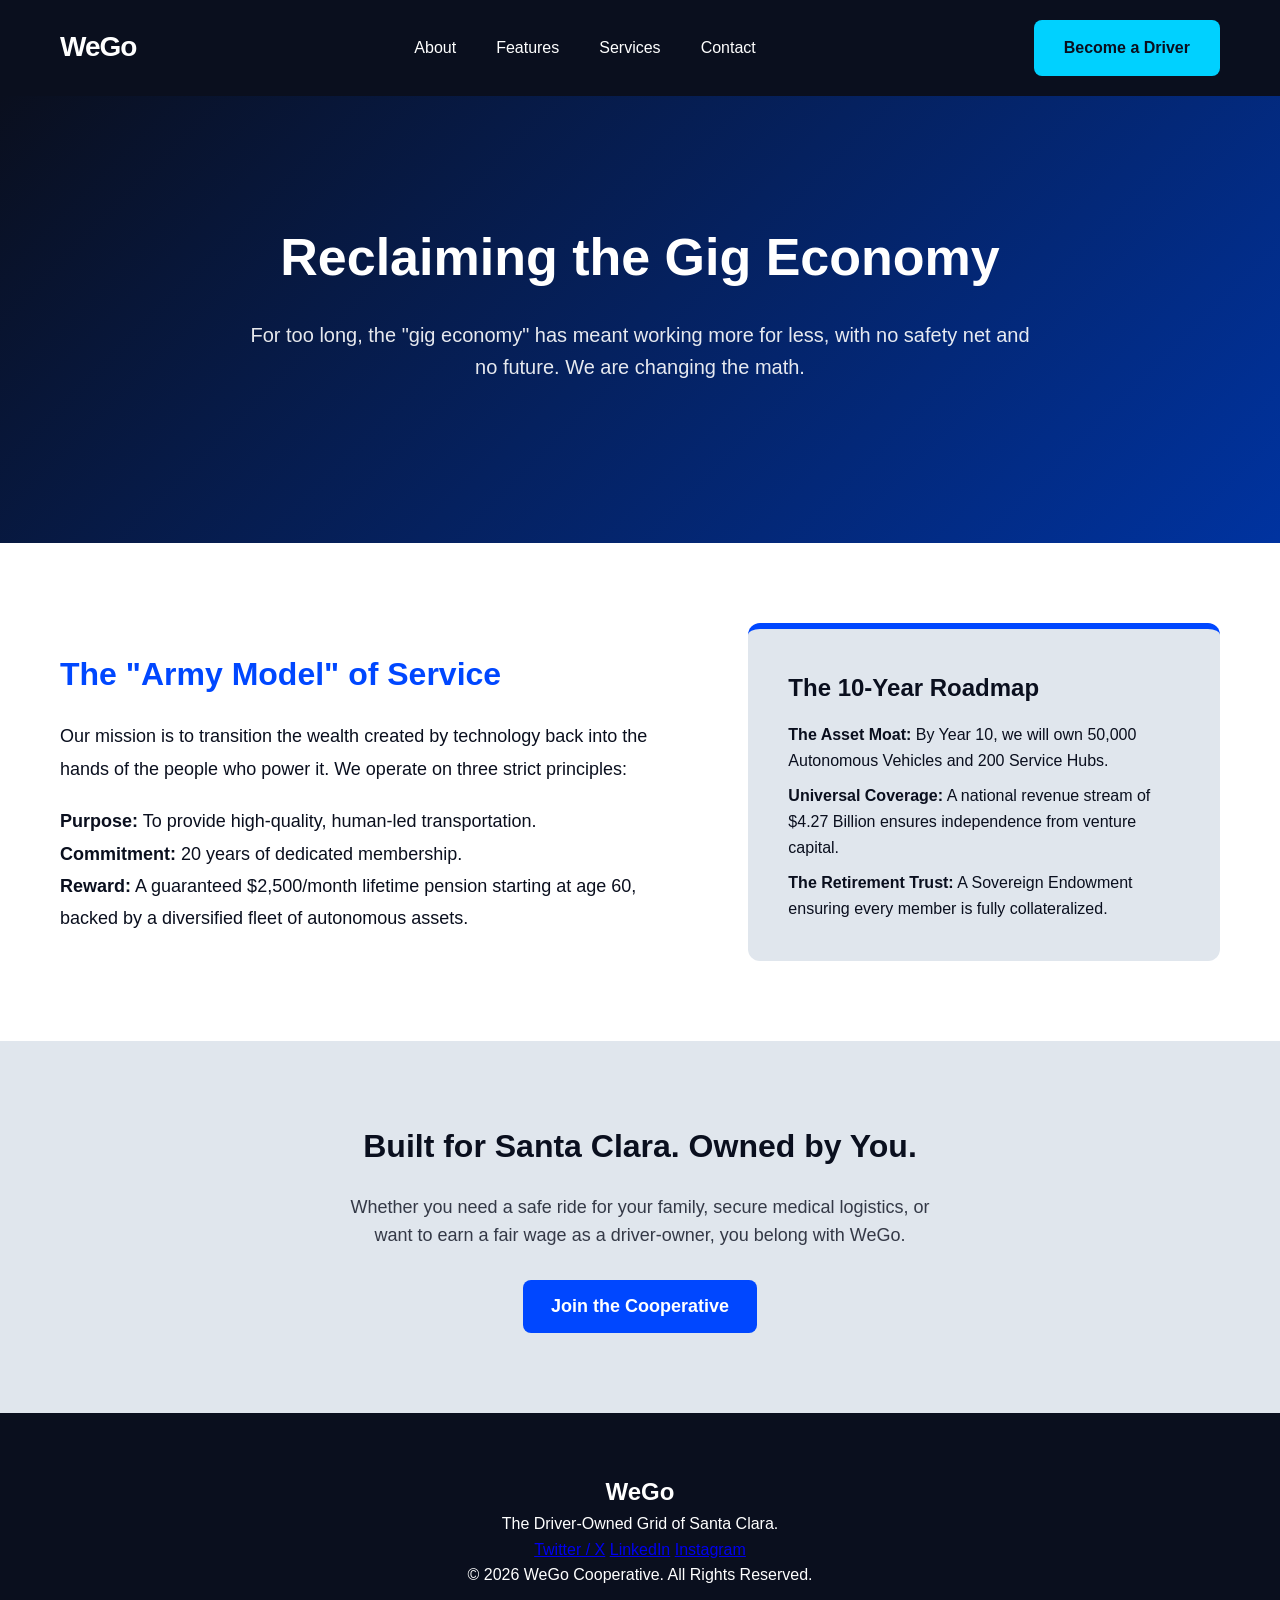
==== about.html @ bcb3e482 "Initial commit: WeGo founational HTML and CSS" ====
<!DOCTYPE html>
<html lang="en">
<head>
    <meta charset="UTF-8">
    <meta name="viewport" content="width=device-width, initial-scale=1.0">
    <title>About WeGo - Our Mission</title>
    <link rel="stylesheet" href="styles.css">
</head>
<body>
    <header>
        <div class="container">
            <h1 class="logo"><a href="index.html">WeGo</a></h1>
            <nav>
                <ul>
                    <li><a href="about.html">About</a></li>
                    <li><a href="features.html">Features</a></li>
                    <li><a href="services.html">Services</a></li>
                    <li><a href="contact.html">Contact</a></li>
                </ul>
            </nav>
            <a href="contact.html" class="cta">Become a Driver</a>
        </div>
    </header>

    <main>
        <section class="hero" style="background: linear-gradient(135deg, var(--dark) 0%, #0033a0 100%);">
            <div class="container hero-content">
                <h2>Reclaiming the Gig Economy</h2>
                <p>For too long, the "gig economy" has meant working more for less, with no safety net and no future. We are changing the math.</p>
            </div>
        </section>

        <section class="founder-story" style="padding: 80px 0; background: var(--white);">
            <div class="container dashboard-grid" style="align-items: center;">
                <div style="grid-column: span 7; padding-right: 40px;">
                    <h3 style="color: var(--primary); font-size: 32px; margin-bottom: 20px;">The "Army Model" of Service</h3>
                    <p style="font-size: 18px; margin-bottom: 20px; line-height: 1.8;">Our mission is to transition the wealth created by technology back into the hands of the people who power it. We operate on three strict principles:</p>
                    <ul style="list-style: none; font-size: 18px; line-height: 1.8;">
                        <li><strong>Purpose:</strong> To provide high-quality, human-led transportation.</li>
                        <li><strong>Commitment:</strong> 20 years of dedicated membership.</li>
                        <li><strong>Reward:</strong> A guaranteed $2,500/month lifetime pension starting at age 60, backed by a diversified fleet of autonomous assets.</li>
                    </ul>
                </div>
                
                <div style="grid-column: span 5; background: #e0e6ed; padding: 40px; border-radius: 12px; border-top: 6px solid var(--primary);">
                    <h3 style="font-size: 24px; margin-bottom: 15px; color: var(--dark);">The 10-Year Roadmap</h3>
                    <p style="margin-bottom: 10px;"><strong>The Asset Moat:</strong> By Year 10, we will own 50,000 Autonomous Vehicles and 200 Service Hubs.</p>
                    <p style="margin-bottom: 10px;"><strong>Universal Coverage:</strong> A national revenue stream of $4.27 Billion ensures independence from venture capital.</p>
                    <p><strong>The Retirement Trust:</strong> A Sovereign Endowment ensuring every member is fully collateralized.</p>
                </div>
            </div>
        </section>

        <section class="community-banner" style="padding: 80px 0; text-align: center; background: #e0e6ed;">
            <div class="container">
                <h3 style="font-size: 32px; color: var(--dark); margin-bottom: 20px;">Built for Santa Clara. Owned by You.</h3>
                <p style="font-size: 18px; max-width: 600px; margin: 0 auto 30px; opacity: 0.8;">Whether you need a safe ride for your family, secure medical logistics, or want to earn a fair wage as a driver-owner, you belong with WeGo.</p>
                <div class="hero-ctas">
                    <a href="contact.html" class="cta" style="background: var(--primary); color: var(--white); border: none;">Join the Cooperative</a>
                </div>
            </div>
        </section>
    </main>

    <footer>
        <div class="container footer-content">
            <div class="footer-logo">
                <h2>WeGo</h2>
                <p>The Driver-Owned Grid of Santa Clara.</p>
            </div>
            <div class="social-links">
                <a href="https://x.com/">Twitter / X</a>
                <a href="https://www.linkedin.com/">LinkedIn</a>
                <a href="https://www.instagram.com/">Instagram</a>
            </div>
        </div>
        <div class="footer-bottom">
            <p>&copy; 2026 WeGo Cooperative. All Rights Reserved.</p>
        </div>
    </footer>
</body>
</html>
---- styles.css ----
/* =========================================
   1. VARIABLES & BASE SETUP
   ========================================= */
:root {
    --primary: #0047FF; 
    --secondary: #00D1FF; 
    --dark: #0A0F1E; 
    --light: #F4F7FA;
    --white: #FFFFFF;
}

* { margin: 0; padding: 0; box-sizing: border-box; font-family: 'Inter', sans-serif; }
body { background: var(--light); color: var(--dark); line-height: 1.6; }
.container { max-width: 1200px; margin: 0 auto; padding: 0 20px; }

/* =========================================
   2. HEADER & NAVIGATION
   ========================================= */
header { background: var(--dark); padding: 20px 0; position: sticky; top: 0; z-index: 100; }
header .container { display: flex; justify-content: space-between; align-items: center; }
.logo { color: var(--white); font-size: 28px; font-weight: 800; letter-spacing: -1px; }
.logo a { color: var(--white); text-decoration: none; }
nav ul { display: flex; list-style: none; }
nav ul li a { color: var(--white); text-decoration: none; margin: 0 20px; font-weight: 500; transition: 0.3s; }
nav ul li a:hover { color: var(--secondary); }

/* =========================================
   3. HERO SECTIONS 
   ========================================= */
.hero { background: linear-gradient(135deg, var(--dark) 0%, var(--primary) 100%); color: var(--white); padding: 120px 0; text-align: center; }
.hero h2 { font-size: 52px; margin-bottom: 20px; font-weight: 800; }
.hero p { font-size: 20px; max-width: 800px; margin: 0 auto 40px; opacity: 0.9; line-height: 1.6; }

/* =========================================
   4. BUTTONS & LINKS
   ========================================= */
.cta { background: var(--secondary); color: var(--dark); padding: 15px 30px; border-radius: 8px; text-decoration: none; font-weight: 700; transition: 0.3s ease; display: inline-block; border: none; cursor: pointer; }
.cta:hover { transform: translateY(-3px); box-shadow: 0 10px 20px rgba(0,209,255,0.3); }

.hero-ctas { margin-top: 20px; }
.hero-ctas a { color: var(--white); text-decoration: none; font-weight: 700; font-size: 18px; margin: 0 10px; padding: 12px 28px; border: 2px solid var(--white); border-radius: 8px; transition: 0.3s ease; display: inline-block; }
.hero-ctas a:hover { background: var(--white); color: var(--primary); transform: translateY(-3px); box-shadow: 0 10px 20px rgba(255, 255, 255, 0.2); }

/* =========================================
   5. GRIDS & CARDS (FUN FACTS & FEATURES)
   ========================================= */
.feature-grid { display: grid; grid-template-columns: repeat(auto-fit, minmax(250px, 1fr)); gap: 30px; }
.feature-card { background: var(--light); padding: 40px; border-radius: 12px; box-shadow: 0 4px 6px rgba(0,0,0,0.05); transition: 0.3s ease; border-top: 4px solid var(--primary); }
.feature-card:hover { transform: translateY(-10px); }
.feature-card h3 { color: var(--dark); margin-bottom: 15px; font-size: 26px; font-weight: 800; }
.feature-card p { font-size: 16px; opacity: 0.8; }

.dashboard-grid { display: grid; grid-template-columns: repeat(12, 1fr); gap: 20px; }

/* =========================================
   6. SERVICES LAYOUT
   ========================================= */
.service-row { display: grid; grid-template-columns: 1fr 1fr; gap: 50px; align-items: start; margin-bottom: 40px; }
.service-text h3 { font-size: 28px; color: var(--primary); margin-bottom: 15px; }
.service-text p { font-size: 18px; line-height: 1.6; }

/* =========================================
   7. FOOTER (Placeholders for your existing setup)
   ========================================= */
footer { background: var(--dark); color: var(--white); padding: 60px 0 20px; text-align: center; }
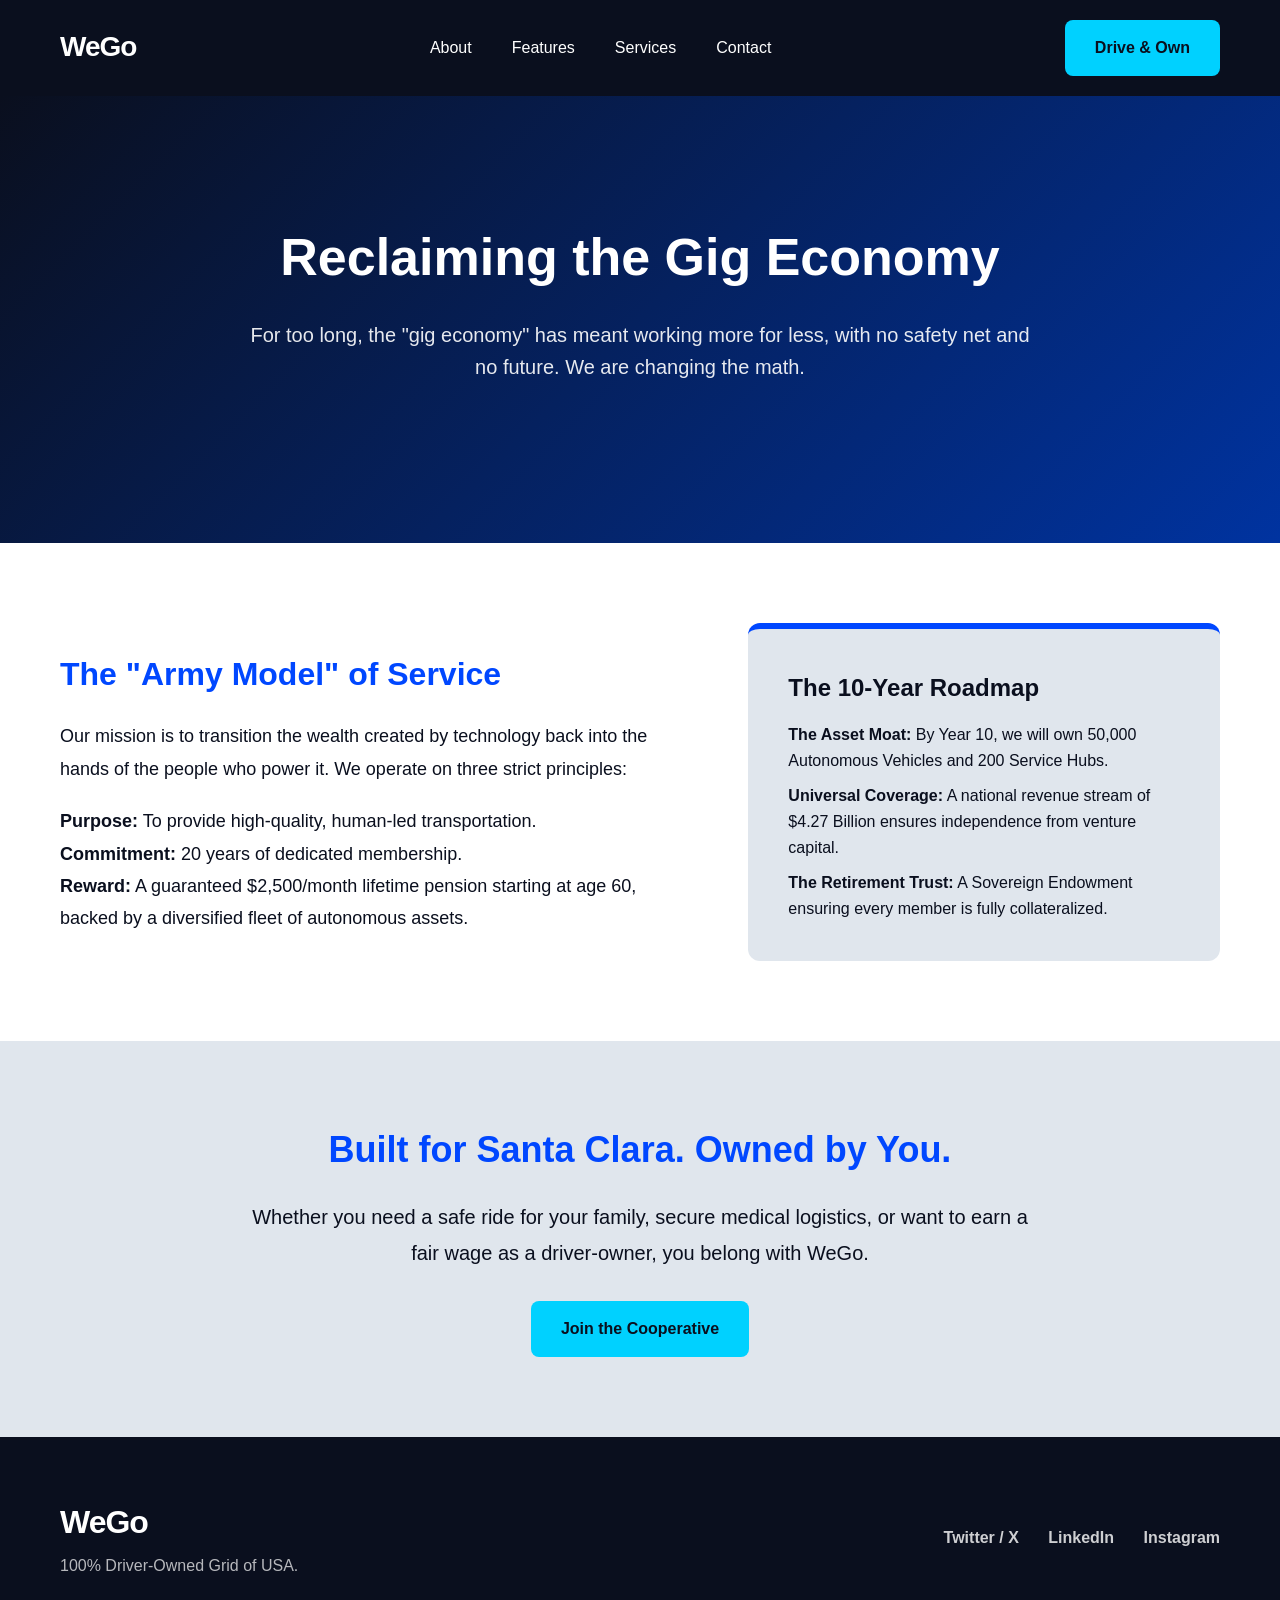
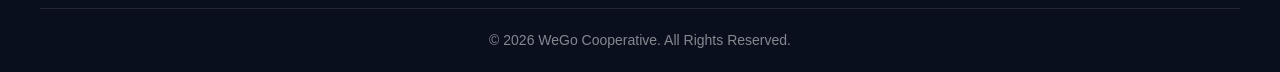
==== commit 51511828: "Added final master CSS" ====
--- a/about.html
+++ b/about.html
@@ -18,7 +18,7 @@
                     <li><a href="contact.html">Contact</a></li>
                 </ul>
             </nav>
-            <a href="contact.html" class="cta">Become a Driver</a>
+            <a href="contact.html" class="cta">Drive & Own</a>
         </div>
     </header>
 
@@ -51,13 +51,11 @@
             </div>
         </section>
 
-        <section class="community-banner" style="padding: 80px 0; text-align: center; background: #e0e6ed;">
+        <section class="cta-banner" style="background: #e0e6ed; color: var(--dark); padding: 80px 0; text-align: center;">
             <div class="container">
-                <h3 style="font-size: 32px; color: var(--dark); margin-bottom: 20px;">Built for Santa Clara. Owned by You.</h3>
-                <p style="font-size: 18px; max-width: 600px; margin: 0 auto 30px; opacity: 0.8;">Whether you need a safe ride for your family, secure medical logistics, or want to earn a fair wage as a driver-owner, you belong with WeGo.</p>
-                <div class="hero-ctas">
-                    <a href="contact.html" class="cta" style="background: var(--primary); color: var(--white); border: none;">Join the Cooperative</a>
-                </div>
+                <h2 style="font-size: 36px; margin-bottom: 20px; color: var(--primary);">Built for Santa Clara. Owned by You.</h2>
+                <p style="font-size: 20px; max-width: 800px; margin: 0 auto 30px; line-height: 1.8;">Whether you need a safe ride for your family, secure medical logistics, or want to earn a fair wage as a driver-owner, you belong with WeGo.</p>
+                <a href="contact.html" class="cta">Join the Cooperative</a>
             </div>
         </section>
     </main>
@@ -66,7 +64,7 @@
         <div class="container footer-content">
             <div class="footer-logo">
                 <h2>WeGo</h2>
-                <p>The Driver-Owned Grid of Santa Clara.</p>
+                <p>100% Driver-Owned Grid of USA.</p>
             </div>
             <div class="social-links">
                 <a href="https://x.com/">Twitter / X</a>
--- a/styles.css
+++ b/styles.css
@@ -42,24 +42,85 @@
 .hero-ctas a:hover { background: var(--white); color: var(--primary); transform: translateY(-3px); box-shadow: 0 10px 20px rgba(255, 255, 255, 0.2); }
 
 /* =========================================
-   5. GRIDS & CARDS (FUN FACTS & FEATURES)
+   5. FEATURE CARDS & GRIDS
    ========================================= */
-.feature-grid { display: grid; grid-template-columns: repeat(auto-fit, minmax(250px, 1fr)); gap: 30px; }
+.feature-grid { display: grid; grid-template-columns: repeat(auto-fit, minmax(250px, 1fr)); gap: 30px; padding: 40px 0;}
 .feature-card { background: var(--light); padding: 40px; border-radius: 12px; box-shadow: 0 4px 6px rgba(0,0,0,0.05); transition: 0.3s ease; border-top: 4px solid var(--primary); }
 .feature-card:hover { transform: translateY(-10px); }
 .feature-card h3 { color: var(--dark); margin-bottom: 15px; font-size: 26px; font-weight: 800; }
 .feature-card p { font-size: 16px; opacity: 0.8; }
 
 .dashboard-grid { display: grid; grid-template-columns: repeat(12, 1fr); gap: 20px; }
+.stats-panel { background: var(--white); padding: 25px; border-radius: 12px; box-shadow: 0 10px 30px rgba(0,0,0,0.05); }
 
 /* =========================================
-   6. SERVICES LAYOUT
+   6. SERVICES LAYOUT (Home & Services Page)
    ========================================= */
+.service-list { display: grid; grid-template-columns: repeat(auto-fit, minmax(300px, 1fr)); gap: 30px; padding: 40px 0; }
+.service-item { background: var(--white); padding: 35px; border-radius: 12px; border-left: 6px solid var(--primary); box-shadow: 0 4px 10px rgba(0,0,0,0.03); transition: 0.3s ease; }
+.service-item:hover { transform: translateY(-5px); box-shadow: 0 10px 25px rgba(0, 71, 255, 0.1); }
+.service-item h3 { color: var(--dark); font-size: 22px; margin-bottom: 12px; }
+.service-item p { font-size: 16px; opacity: 0.8; }
+
 .service-row { display: grid; grid-template-columns: 1fr 1fr; gap: 50px; align-items: start; margin-bottom: 40px; }
+.service-row.reverse-row { direction: rtl; }
+.service-row.reverse-row .service-text { direction: ltr; }
 .service-text h3 { font-size: 28px; color: var(--primary); margin-bottom: 15px; }
 .service-text p { font-size: 18px; line-height: 1.6; }
+.service-text ul { list-style: none; padding: 0; }
+.service-text ul li { font-size: 16px; margin-bottom: 12px; padding-left: 30px; position: relative; }
+.service-text ul li::before { content: '✓'; color: var(--primary); position: absolute; left: 0; font-weight: bold; font-size: 18px; }
+
+.service-graphic { background: #e0e6ed; height: 400px; border-radius: 12px; border: 2px solid var(--primary); display: flex; align-items: center; justify-content: center; color: var(--dark); font-weight: 700; opacity: 0.8; box-shadow: 0 10px 30px rgba(0,0,0,0.05); }
 
 /* =========================================
-   7. FOOTER (Placeholders for your existing setup)
+   7. CONTACT FORM
    ========================================= */
-footer { background: var(--dark); color: var(--white); padding: 60px 0 20px; text-align: center; }+.contact-form { display: flex; flex-direction: column; gap: 20px; }
+.form-row { display: grid; grid-template-columns: 1fr 1fr; gap: 20px; }
+.contact-form input, .contact-form select, .contact-form textarea { width: 100%; padding: 15px; border: 1px solid #ccc; border-radius: 8px; font-size: 16px; background: #f9fbfd; transition: 0.3s; }
+.contact-form input:focus, .contact-form select:focus, .contact-form textarea:focus { outline: none; border-color: var(--primary); box-shadow: 0 0 0 3px rgba(0, 71, 255, 0.1); }
+.contact-form textarea { resize: vertical; }
+.submit-btn { width: 100%; }
+
+/* =========================================
+   8. RICH FOOTER
+   ========================================= */
+footer { background: var(--dark); color: var(--white); padding: 60px 0 20px; }
+.footer-content { display: flex; justify-content: space-between; align-items: center; border-bottom: 1px solid rgba(255, 255, 255, 0.1); padding-bottom: 30px; margin-bottom: 20px; flex-wrap: wrap; gap: 20px; }
+.footer-logo h2 { font-size: 32px; font-weight: 800; letter-spacing: -1px; color: var(--white); margin-bottom: 5px; }
+.footer-logo p { opacity: 0.7; font-size: 16px; }
+.social-links a { color: var(--white); text-decoration: none; margin-left: 25px; font-weight: 600; transition: 0.3s; opacity: 0.8; }
+.social-links a:hover { color: var(--secondary); opacity: 1; }
+.footer-bottom { text-align: center; opacity: 0.5; font-size: 14px; }
+
+/* =========================================
+   9. MOBILE RESPONSIVENESS (The Final Polish)
+   ========================================= */
+@media (max-width: 768px) {
+    /* Stack the hero text and buttons so they don't look squashed */
+    .hero-ctas a { margin-bottom: 15px !important; }
+    .hero h2 { font-size: 32px; }
+    .hero p { font-size: 16px; }
+
+    /* Force grids to stack vertically */
+    .dashboard-grid, .service-row { display: flex !important; flex-direction: column !important; gap: 30px; }
+
+    /* Target ALL divs inside grids to take full width and remove padding */
+    .dashboard-grid > div, .service-row > div { width: 100% !important; grid-column: span 12 !important; padding-right: 0 !important; padding-left: 0 !important; }
+
+    /* Nav Fix */
+    header .container { flex-direction: column; gap: 15px; }
+    nav ul { flex-wrap: wrap; justify-content: center; }
+    nav ul li a { margin: 0 10px; font-size: 14px; }
+
+    /* Form Fix */
+    .contact-form { display: flex !important; flex-direction: column !important; width: 100% !important; }
+    .form-row { display: flex !important; flex-direction: column !important; gap: 20px !important; }
+    .contact-form input, .contact-form select, .contact-form textarea { width: 100% !important; max-width: 100% !important; box-sizing: border-box !important; padding: 15px !important; font-size: 16px !important; }
+    .submit-btn { width: 100% !important; padding: 18px !important; font-size: 18px !important; }
+
+    /* Footer Fix */
+    .footer-content { flex-direction: column; text-align: center; }
+    .social-links a { margin: 0 10px; }
+}
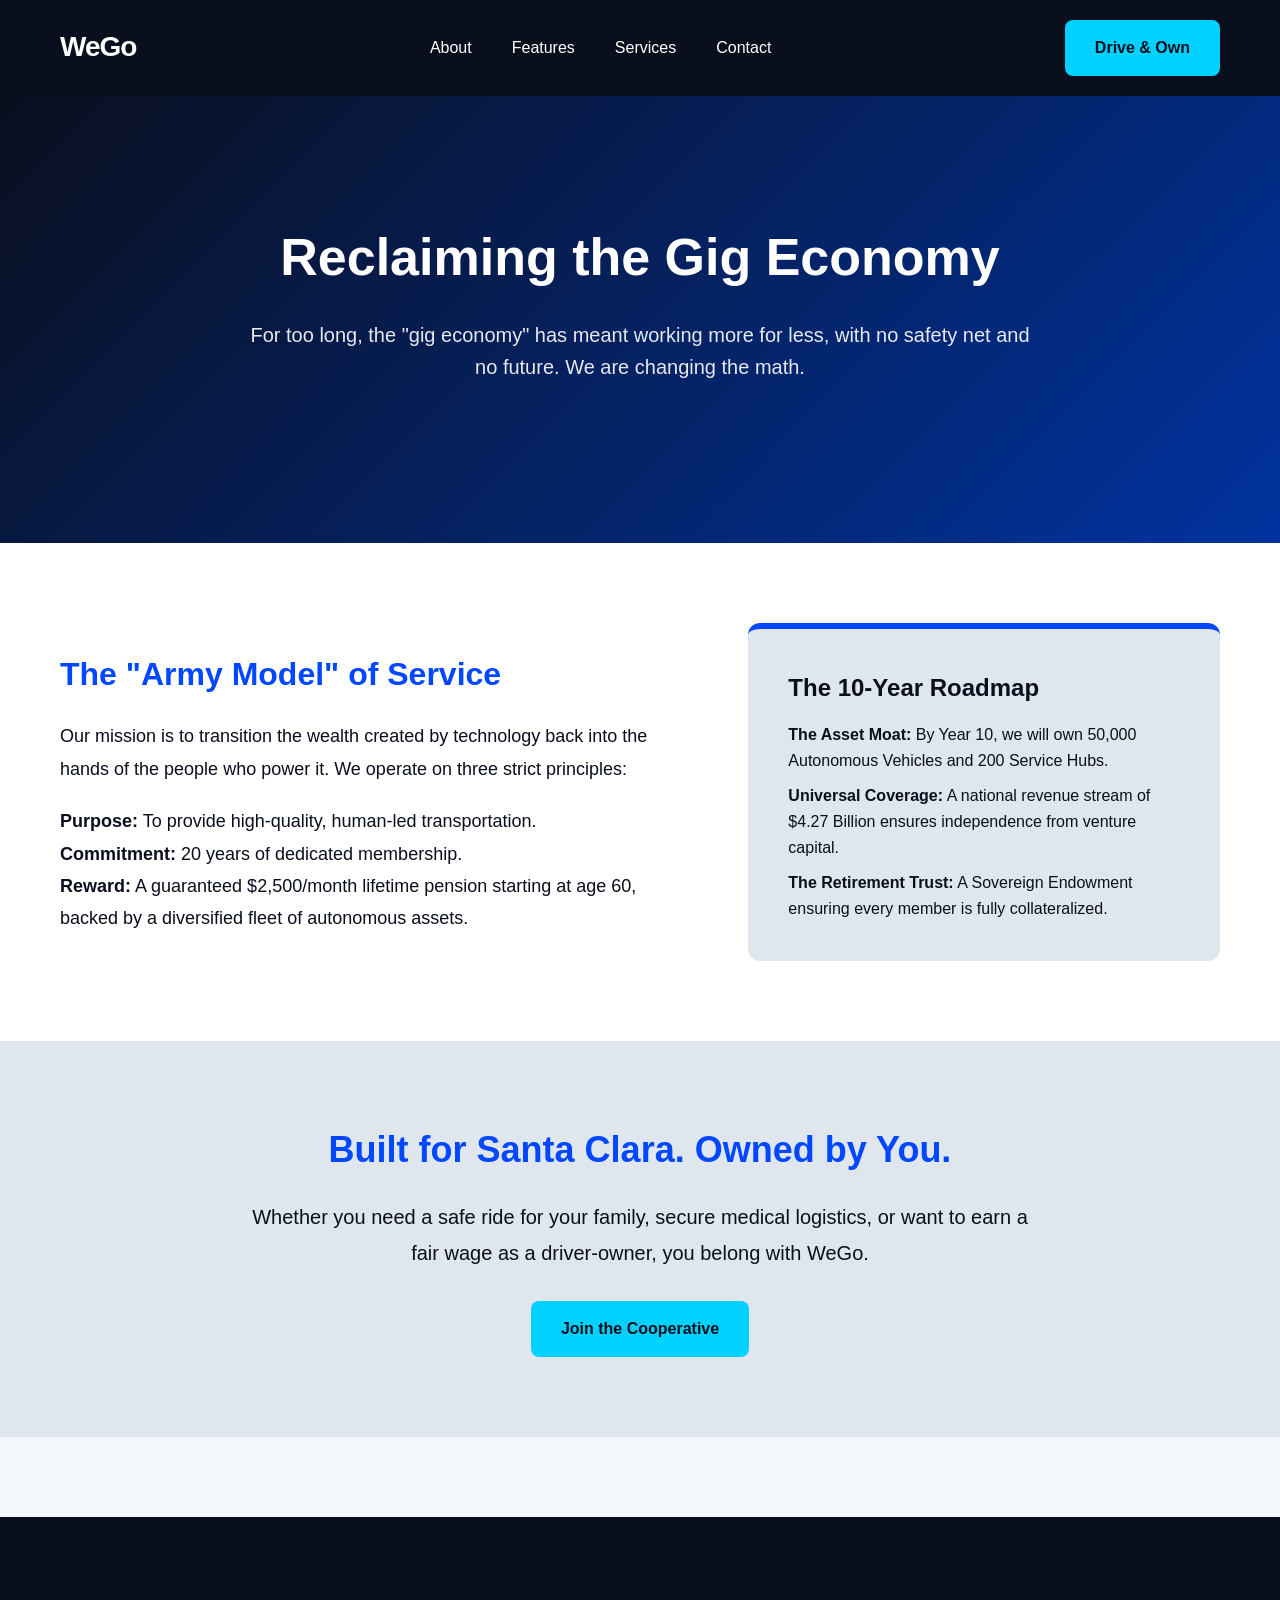
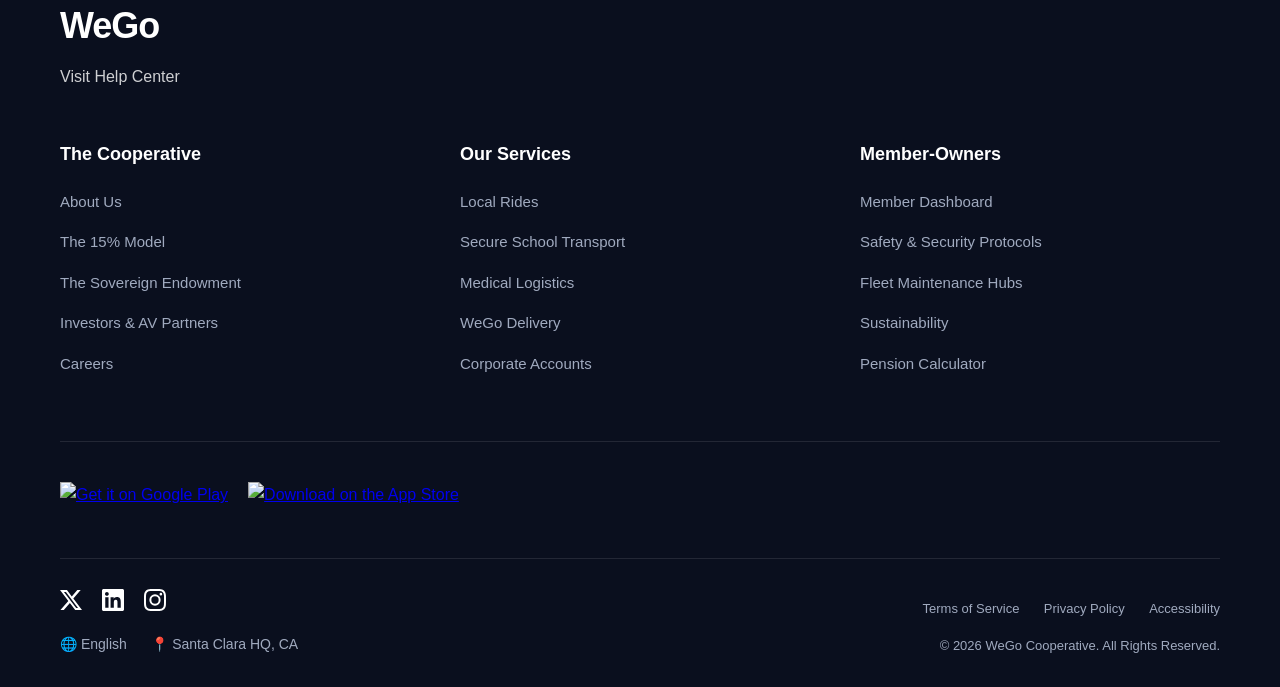
==== commit f9234e6b: "Added secure blank targets to app links and logo" ====
--- a/about.html
+++ b/about.html
@@ -60,20 +60,83 @@
         </section>
     </main>
 
-    <footer>
-        <div class="container footer-content">
-            <div class="footer-logo">
+    <footer class="mega-footer">
+        <div class="container">
+            <div class="footer-brand">
                 <h2>WeGo</h2>
-                <p>100% Driver-Owned Grid of USA.</p>
+                <a href="contact.html" class="help-link">Visit Help Center</a>
             </div>
-            <div class="social-links">
-                <a href="https://x.com/">Twitter / X</a>
-                <a href="https://www.linkedin.com/">LinkedIn</a>
-                <a href="https://www.instagram.com/">Instagram</a>
+
+            <div class="footer-grid">
+                <div class="footer-col">
+                    <h4>The Cooperative</h4>
+                    <ul>
+                        <li><a href="about.html">About Us</a></li>
+                        <li><a href="features.html">The 15% Model</a></li>
+                        <li><a href="#">The Sovereign Endowment</a></li>
+                        <li><a href="#">Investors & AV Partners</a></li>
+                        <li><a href="contact.html">Careers</a></li>
+                    </ul>
+                </div>
+                
+                <div class="footer-col">
+                    <h4>Our Services</h4>
+                    <ul>
+                        <li><a href="services.html">Local Rides</a></li>
+                        <li><a href="services.html">Secure School Transport</a></li>
+                        <li><a href="services.html">Medical Logistics</a></li>
+                        <li><a href="#">WeGo Delivery</a></li>
+                        <li><a href="#">Corporate Accounts</a></li>
+                    </ul>
+                </div>
+
+                <div class="footer-col">
+                    <h4>Member-Owners</h4>
+                    <ul>
+                        <li><a href="#">Member Dashboard</a></li>
+                        <li><a href="#">Safety & Security Protocols</a></li>
+                        <li><a href="#">Fleet Maintenance Hubs</a></li>
+                        <li><a href="#">Sustainability</a></li>
+                        <li><a href="features.html">Pension Calculator</a></li>
+                    </ul>
+                </div>
             </div>
-        </div>
-        <div class="footer-bottom">
-            <p>&copy; 2026 WeGo Cooperative. All Rights Reserved.</p>
+
+            <div class="footer-apps">
+                <a href="https://play.google.com/store/" target="_blank" rel="noopener noreferrer" class="store-badge">
+                    <img src="https://upload.wikimedia.org/wikipedia/commons/7/78/Google_Play_Store_badge_EN.svg" alt="Get it on Google Play">
+                </a>
+                <a href="https://www.apple.com/store" target="_blank" rel="noopener noreferrer" class="store-badge">
+                    <img src="https://upload.wikimedia.org/wikipedia/commons/3/3c/Download_on_the_App_Store_Badge.svg" alt="Download on the App Store">
+                </a>
+            </div>
+
+            <div class="footer-meta">
+                <div class="meta-left">
+                    <div class="social-icons">
+                        <a href="https://x.com/" target="_blank" aria-label="X (Twitter)">
+                            <svg viewBox="0 0 24 24" width="22" height="22" fill="currentColor"><path d="M18.901 1.153h3.68l-8.04 9.19L24 22.846h-7.406l-5.8-7.584-6.638 7.584H.474l8.6-9.83L0 1.154h7.594l5.243 6.932ZM17.61 20.644h2.039L6.486 3.24H4.298Z"/></svg>
+                        </a>
+                        <a href="https://www.linkedin.com/" target="_blank" aria-label="LinkedIn">
+                            <svg viewBox="0 0 24 24" width="22" height="22" fill="currentColor"><path d="M20.447 20.452h-3.554v-5.569c0-1.328-.027-3.037-1.852-3.037-1.853 0-2.136 1.445-2.136 2.939v5.667H9.351V9h3.414v1.561h.046c.477-.9 1.637-1.85 3.37-1.85 3.601 0 4.267 2.37 4.267 5.455v6.286zM5.337 7.433c-1.144 0-2.063-.926-2.063-2.065 0-1.138.92-2.063 2.063-2.063 1.14 0 2.064.925 2.064 2.063 0 1.139-.925 2.065-2.064 2.065zm1.782 13.019H3.555V9h3.564v11.452zM22.225 0H1.771C.792 0 0 .774 0 1.729v20.542C0 23.227.792 24 1.771 24h20.451C23.2 24 24 23.227 24 22.271V1.729C24 .774 23.2 0 22.222 0h.003z"/></svg>
+                        </a>
+                        <a href="https://www.instagram.com/" target="_blank" aria-label="Instagram">
+                            <svg viewBox="0 0 24 24" width="22" height="22" fill="currentColor"><path d="M12 2.163c3.204 0 3.584.012 4.85.07 3.252.148 4.771 1.691 4.919 4.919.058 1.265.069 1.645.069 4.849 0 3.205-.012 3.584-.069 4.849-.149 3.225-1.664 4.771-4.919 4.919-1.266.058-1.644.07-4.85.07-3.204 0-3.584-.012-4.849-.07-3.26-.149-4.771-1.699-4.919-4.92-.058-1.265-.07-1.644-.07-4.849 0-3.204.013-3.583.07-4.849.149-3.227 1.664-4.771 4.919-4.919 1.266-.057 1.645-.069 4.849-.069zM12 0C8.741 0 8.333.014 7.053.072 2.695.272.273 2.69.073 7.052.014 8.333 0 8.741 0 12c0 3.259.014 3.668.072 4.948.2 4.358 2.618 6.78 6.98 6.98C8.333 23.986 8.741 24 12 24c3.259 0 3.668-.014 4.948-.072 4.354-.2 6.782-2.618 6.979-6.98.059-1.28.073-1.689.073-4.948 0-3.259-.014-3.667-.072-4.947-.196-4.354-2.617-6.78-6.979-6.98C15.668.014 15.259 0 12 0zm0 5.838a6.162 6.162 0 100 12.324 6.162 6.162 0 000-12.324zM12 16a4 4 0 110-8 4 4 0 010 8zm6.406-11.845a1.44 1.44 0 100 2.881 1.44 1.44 0 000-2.881z"/></svg>
+                        </a>
+                    </div>
+                    <div class="locale-info">
+                        <span>🌐 English</span>
+                        <span>📍 Santa Clara HQ, CA</span>
+                    </div>
+                </div>
+                
+                <div class="meta-right">
+                    <a href="#">Terms of Service</a>
+                    <a href="#">Privacy Policy</a>
+                    <a href="#">Accessibility</a>
+                    <p class="copyright">&copy; 2026 WeGo Cooperative. All Rights Reserved.</p>
+                </div>
+            </div>
         </div>
     </footer>
 </body>
--- a/styles.css
+++ b/styles.css
@@ -54,7 +54,7 @@
 .stats-panel { background: var(--white); padding: 25px; border-radius: 12px; box-shadow: 0 10px 30px rgba(0,0,0,0.05); }
 
 /* =========================================
-   6. SERVICES LAYOUT (Home & Services Page)
+   6. SERVICES LAYOUT
    ========================================= */
 .service-list { display: grid; grid-template-columns: repeat(auto-fit, minmax(300px, 1fr)); gap: 30px; padding: 40px 0; }
 .service-item { background: var(--white); padding: 35px; border-radius: 12px; border-left: 6px solid var(--primary); box-shadow: 0 4px 10px rgba(0,0,0,0.03); transition: 0.3s ease; }
@@ -84,43 +84,95 @@
 .submit-btn { width: 100%; }
 
 /* =========================================
-   8. RICH FOOTER
+   8. MEGA FOOTER
    ========================================= */
-footer { background: var(--dark); color: var(--white); padding: 60px 0 20px; }
-.footer-content { display: flex; justify-content: space-between; align-items: center; border-bottom: 1px solid rgba(255, 255, 255, 0.1); padding-bottom: 30px; margin-bottom: 20px; flex-wrap: wrap; gap: 20px; }
-.footer-logo h2 { font-size: 32px; font-weight: 800; letter-spacing: -1px; color: var(--white); margin-bottom: 5px; }
-.footer-logo p { opacity: 0.7; font-size: 16px; }
-.social-links a { color: var(--white); text-decoration: none; margin-left: 25px; font-weight: 600; transition: 0.3s; opacity: 0.8; }
-.social-links a:hover { color: var(--secondary); opacity: 1; }
-.footer-bottom { text-align: center; opacity: 0.5; font-size: 14px; }
+.mega-footer { background: var(--dark); color: var(--white); padding: 80px 0 30px; margin-top: 80px; }
+.footer-brand { margin-bottom: 50px; }
+.footer-brand h2 { font-size: 36px; margin-bottom: 10px; letter-spacing: -1px; }
+.help-link { color: var(--white); text-decoration: none; font-size: 16px; opacity: 0.8; transition: 0.3s; }
+.help-link:hover { opacity: 1; color: var(--secondary); }
+
+.footer-grid { display: grid; grid-template-columns: repeat(3, 1fr); gap: 40px; margin-bottom: 50px; }
+.footer-col h4 { font-size: 18px; margin-bottom: 20px; font-weight: 600; }
+.footer-col ul { list-style: none; padding: 0; }
+.footer-col ul li { margin-bottom: 15px; }
+.footer-col ul li a { color: #A0AABF; text-decoration: none; font-size: 15px; transition: 0.3s; }
+.footer-col ul li a:hover { color: var(--white); padding-left: 5px; }
+
+.footer-apps { display: flex; gap: 20px; margin-bottom: 50px; padding-top: 40px; border-top: 1px solid rgba(255, 255, 255, 0.1); }
+.app-btn { display: flex; align-items: center; background: transparent; border: 2px solid #A0AABF; border-radius: 8px; padding: 10px 20px; color: var(--white); text-decoration: none; transition: 0.3s; }
+.app-btn:hover { border-color: var(--white); background: rgba(255,255,255,0.05); }
+.app-icon { font-size: 24px; margin-right: 12px; }
+.app-text { display: flex; flex-direction: column; }
+.app-text small { font-size: 11px; opacity: 0.8; }
+.app-text strong { font-size: 16px; }
+
+.footer-meta { display: flex; justify-content: space-between; align-items: flex-end; padding-top: 30px; border-top: 1px solid rgba(255, 255, 255, 0.1); }
+.social-icons {
+    display: flex;
+    align-items: center;
+    gap: 20px; /* Spaces the icons out */
+    margin-bottom: 20px;
+}
+
+.social-icons a {
+    color: var(--white); /* This makes the SVG math turn white! */
+    transition: 0.3s ease;
+    display: inline-flex;
+}
+
+.social-icons a:hover {
+    color: var(--secondary); /* Turns the icons cyan when hovered */
+    transform: translateY(-3px); /* Makes them bounce up slightly */
+}
+.locale-info span { margin-right: 20px; color: #A0AABF; font-size: 14px; }
+.meta-right { text-align: right; }
+.meta-right a { color: #A0AABF; text-decoration: none; margin-left: 20px; font-size: 13px; }
+.meta-right a:hover, .social-icons a:hover { color: var(--secondary); }
+.copyright { color: #A0AABF; font-size: 13px; margin-top: 15px; }
 
 /* =========================================
    9. MOBILE RESPONSIVENESS (The Final Polish)
    ========================================= */
 @media (max-width: 768px) {
-    /* Stack the hero text and buttons so they don't look squashed */
+    /* Hero fixes */
     .hero-ctas a { margin-bottom: 15px !important; }
     .hero h2 { font-size: 32px; }
     .hero p { font-size: 16px; }
 
+    /* Nav Fixes */
+    header .container { flex-direction: column; gap: 15px; }
+    nav ul { flex-wrap: wrap; justify-content: center; gap: 15px !important; row-gap: 10px !important; }
+    nav ul li a { margin: 0; font-size: 14px; }
+    header .cta { margin-top: 10px !important; width: 100% !important; text-align: center !important; }
+
     /* Force grids to stack vertically */
     .dashboard-grid, .service-row { display: flex !important; flex-direction: column !important; gap: 30px; }
-
-    /* Target ALL divs inside grids to take full width and remove padding */
     .dashboard-grid > div, .service-row > div { width: 100% !important; grid-column: span 12 !important; padding-right: 0 !important; padding-left: 0 !important; }
 
-    /* Nav Fix */
-    header .container { flex-direction: column; gap: 15px; }
-    nav ul { flex-wrap: wrap; justify-content: center; }
-    nav ul li a { margin: 0 10px; font-size: 14px; }
-
-    /* Form Fix */
+    /* Form Fixes */
     .contact-form { display: flex !important; flex-direction: column !important; width: 100% !important; }
     .form-row { display: flex !important; flex-direction: column !important; gap: 20px !important; }
     .contact-form input, .contact-form select, .contact-form textarea { width: 100% !important; max-width: 100% !important; box-sizing: border-box !important; padding: 15px !important; font-size: 16px !important; }
     .submit-btn { width: 100% !important; padding: 18px !important; font-size: 18px !important; }
 
-    /* Footer Fix */
-    .footer-content { flex-direction: column; text-align: center; }
-    .social-links a { margin: 0 10px; }
+    /* Mega Footer Fixes */
+    .footer-grid { grid-template-columns: 1fr !important; gap: 30px !important; }
+    .footer-apps { flex-direction: column !important; }
+    .app-btn { width: 100% !important; justify-content: center !important; }
+    .footer-meta { flex-direction: column !important; align-items: flex-start !important; gap: 30px !important; }
+    .meta-right { text-align: left !important; }
+    .meta-right a { display: block !important; margin-left: 0 !important; margin-bottom: 10px !important; }
+}
+
+/* --- Official Store Badge Sizing --- */
+.store-badge img {
+    height: 40px; 
+    width: auto;
+    transition: 0.3s ease;
+}
+
+.store-badge img:hover {
+    transform: translateY(-3px); 
+    opacity: 0.9;
 }
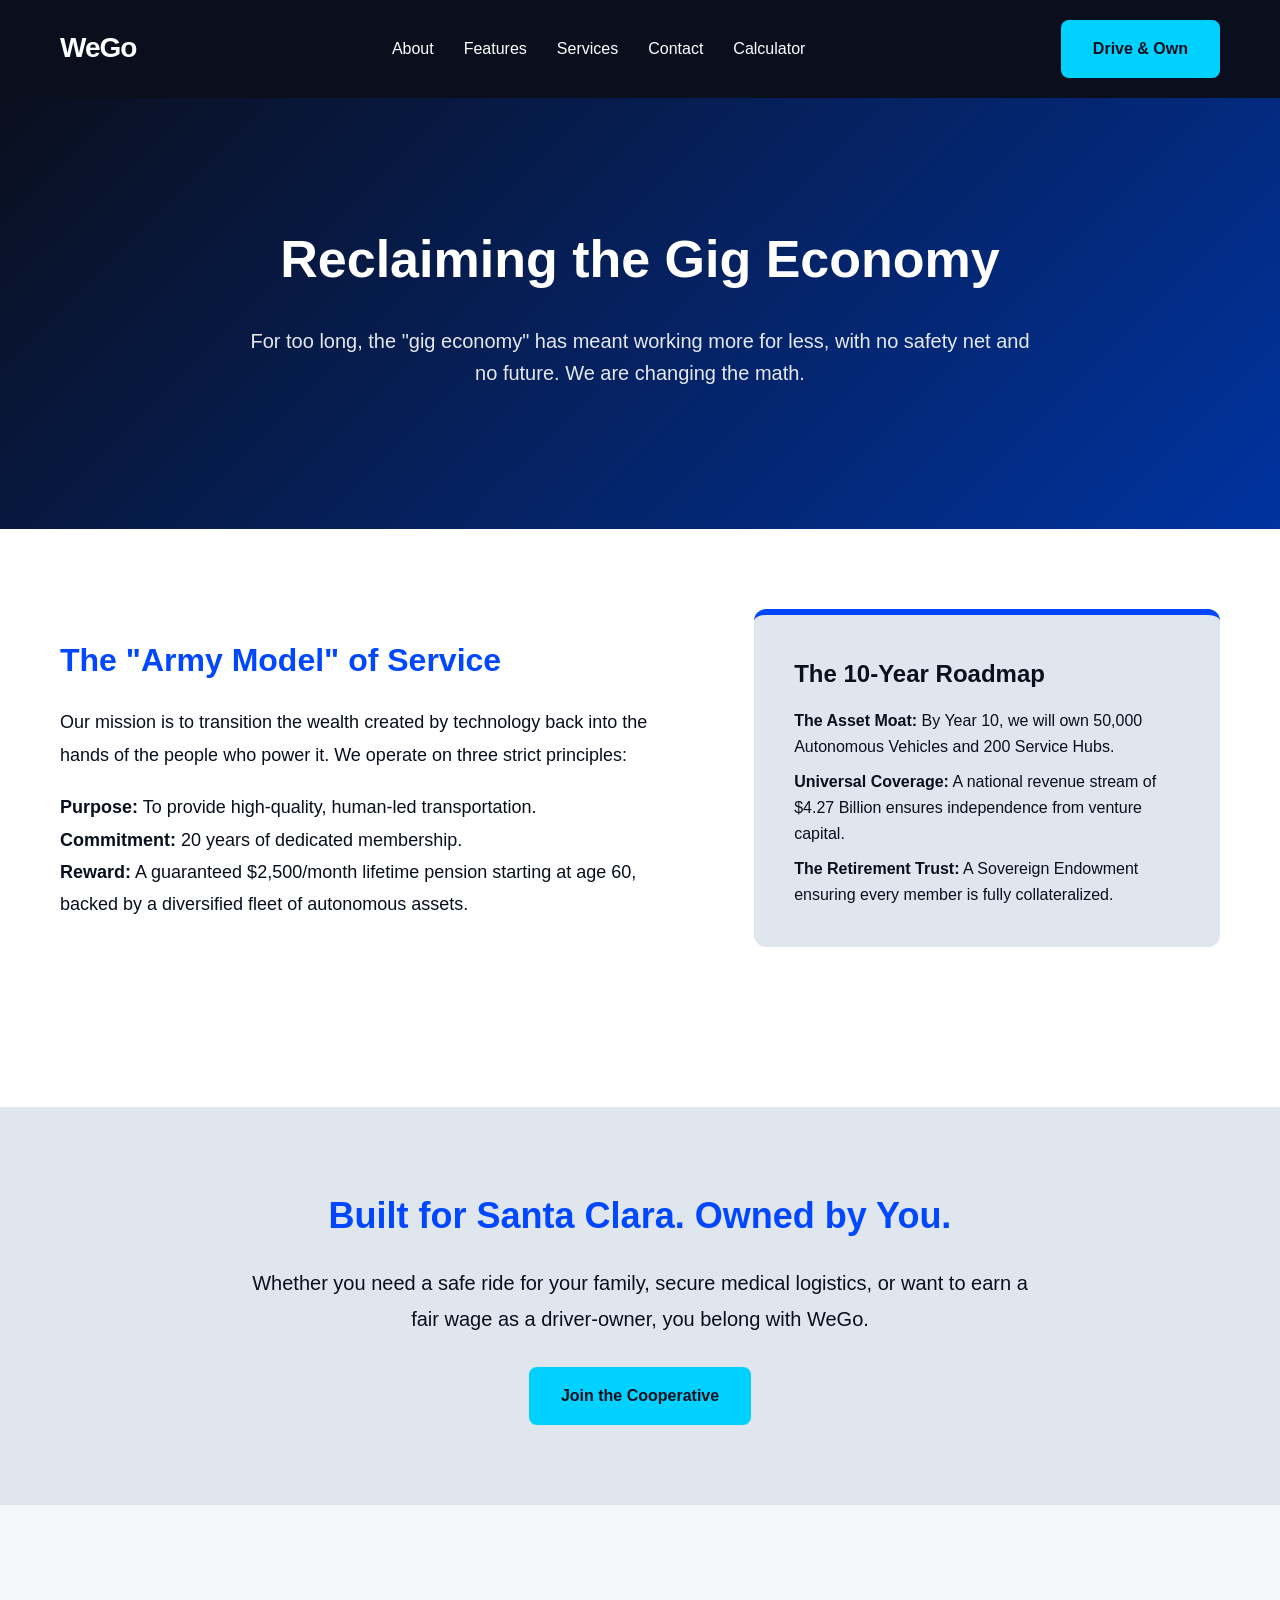
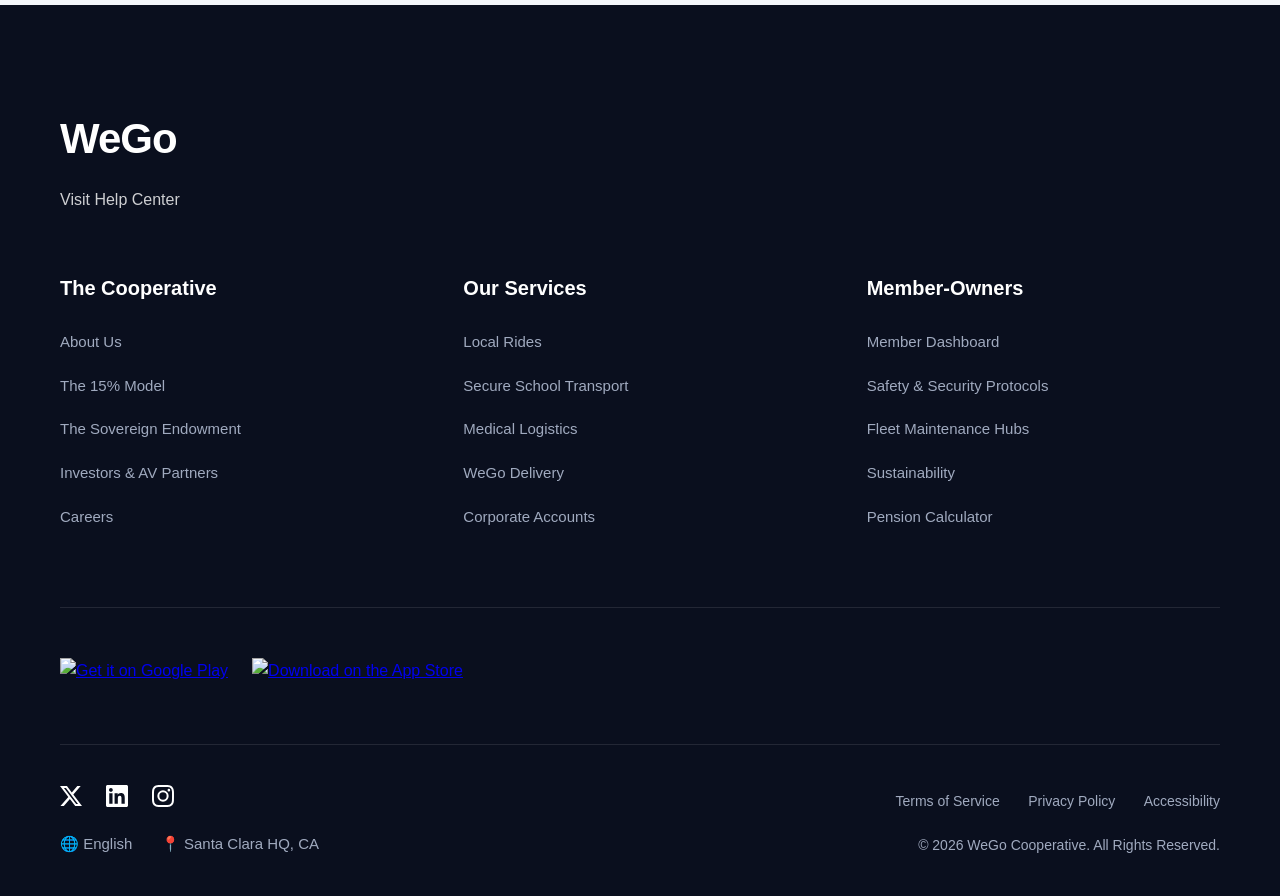
==== commit 9b3f7100: "added calculator" ====
--- a/about.html
+++ b/about.html
@@ -16,6 +16,7 @@
                     <li><a href="features.html">Features</a></li>
                     <li><a href="services.html">Services</a></li>
                     <li><a href="contact.html">Contact</a></li>
+                    <li><a href="calculator.html">Calculator</a></li> </ul>
                 </ul>
             </nav>
             <a href="contact.html" class="cta">Drive & Own</a>
--- a/styles.css
+++ b/styles.css
@@ -20,134 +20,218 @@
 header .container { display: flex; justify-content: space-between; align-items: center; }
 .logo { color: var(--white); font-size: 28px; font-weight: 800; letter-spacing: -1px; }
 .logo a { color: var(--white); text-decoration: none; }
-nav ul { display: flex; list-style: none; }
-nav ul li a { color: var(--white); text-decoration: none; margin: 0 20px; font-weight: 500; transition: 0.3s; }
+nav ul { display: flex; list-style: none; gap: 30px; }
+nav ul li a { color: var(--white); text-decoration: none; font-weight: 500; transition: 0.3s; }
 nav ul li a:hover { color: var(--secondary); }
 
 /* =========================================
    3. HERO SECTIONS 
    ========================================= */
-.hero { background: linear-gradient(135deg, var(--dark) 0%, var(--primary) 100%); color: var(--white); padding: 120px 0; text-align: center; }
-.hero h2 { font-size: 52px; margin-bottom: 20px; font-weight: 800; }
+.hero { background: linear-gradient(135deg, var(--dark) 0%, var(--primary) 100%); color: var(--white); padding: 120px 0 100px; text-align: center; }
+.hero h2 { font-size: 52px; margin-bottom: 24px; font-weight: 800; }
 .hero p { font-size: 20px; max-width: 800px; margin: 0 auto 40px; opacity: 0.9; line-height: 1.6; }
 
+.highlight-math {
+    font-size: 1.5em; 
+    font-weight: 900; 
+    color: var(--secondary); 
+    text-transform: uppercase; 
+}
+
 /* =========================================
    4. BUTTONS & LINKS
    ========================================= */
-.cta { background: var(--secondary); color: var(--dark); padding: 15px 30px; border-radius: 8px; text-decoration: none; font-weight: 700; transition: 0.3s ease; display: inline-block; border: none; cursor: pointer; }
+.cta { background: var(--secondary); color: var(--dark); padding: 16px 32px; border-radius: 8px; text-decoration: none; font-weight: 700; transition: 0.3s ease; display: inline-block; border: none; cursor: pointer; }
 .cta:hover { transform: translateY(-3px); box-shadow: 0 10px 20px rgba(0,209,255,0.3); }
 
-.hero-ctas { margin-top: 20px; }
-.hero-ctas a { color: var(--white); text-decoration: none; font-weight: 700; font-size: 18px; margin: 0 10px; padding: 12px 28px; border: 2px solid var(--white); border-radius: 8px; transition: 0.3s ease; display: inline-block; }
+.hero-ctas { margin-top: 30px; display: flex; justify-content: center; gap: 20px; }
+.hero-ctas a { color: var(--white); text-decoration: none; font-weight: 700; font-size: 18px; padding: 14px 32px; border: 2px solid var(--white); border-radius: 8px; transition: 0.3s ease; display: inline-block; }
 .hero-ctas a:hover { background: var(--white); color: var(--primary); transform: translateY(-3px); box-shadow: 0 10px 20px rgba(255, 255, 255, 0.2); }
 
 /* =========================================
    5. FEATURE CARDS & GRIDS
    ========================================= */
-.feature-grid { display: grid; grid-template-columns: repeat(auto-fit, minmax(250px, 1fr)); gap: 30px; padding: 40px 0;}
-.feature-card { background: var(--light); padding: 40px; border-radius: 12px; box-shadow: 0 4px 6px rgba(0,0,0,0.05); transition: 0.3s ease; border-top: 4px solid var(--primary); }
+.feature-grid { display: grid; grid-template-columns: repeat(auto-fit, minmax(280px, 1fr)); gap: 40px; padding: 80px 0;} 
+.feature-card { background: var(--light); padding: 50px 40px; border-radius: 12px; box-shadow: 0 4px 6px rgba(0,0,0,0.05); transition: 0.3s ease; border-top: 4px solid var(--primary); }
 .feature-card:hover { transform: translateY(-10px); }
-.feature-card h3 { color: var(--dark); margin-bottom: 15px; font-size: 26px; font-weight: 800; }
-.feature-card p { font-size: 16px; opacity: 0.8; }
-
-.dashboard-grid { display: grid; grid-template-columns: repeat(12, 1fr); gap: 20px; }
-.stats-panel { background: var(--white); padding: 25px; border-radius: 12px; box-shadow: 0 10px 30px rgba(0,0,0,0.05); }
+.feature-card h3 { color: var(--dark); margin-bottom: 20px; font-size: 26px; font-weight: 800; }
+.feature-card p { font-size: 16px; opacity: 0.8; line-height: 1.7; }
+
+.dashboard-grid { display: grid; grid-template-columns: repeat(12, 1fr); gap: 30px; margin-bottom: 80px; } 
+.stats-panel { background: var(--white); padding: 30px; border-radius: 12px; box-shadow: 0 10px 30px rgba(0,0,0,0.05); }
 
 /* =========================================
    6. SERVICES LAYOUT
    ========================================= */
-.service-list { display: grid; grid-template-columns: repeat(auto-fit, minmax(300px, 1fr)); gap: 30px; padding: 40px 0; }
-.service-item { background: var(--white); padding: 35px; border-radius: 12px; border-left: 6px solid var(--primary); box-shadow: 0 4px 10px rgba(0,0,0,0.03); transition: 0.3s ease; }
+.service-list { display: grid; grid-template-columns: repeat(auto-fit, minmax(320px, 1fr)); gap: 40px; padding: 80px 0; }
+.service-item { background: var(--white); padding: 40px; border-radius: 12px; border-left: 6px solid var(--primary); box-shadow: 0 4px 10px rgba(0,0,0,0.03); transition: 0.3s ease; }
 .service-item:hover { transform: translateY(-5px); box-shadow: 0 10px 25px rgba(0, 71, 255, 0.1); }
-.service-item h3 { color: var(--dark); font-size: 22px; margin-bottom: 12px; }
-.service-item p { font-size: 16px; opacity: 0.8; }
-
-.service-row { display: grid; grid-template-columns: 1fr 1fr; gap: 50px; align-items: start; margin-bottom: 40px; }
+.service-item h3 { color: var(--dark); font-size: 24px; margin-bottom: 16px; }
+.service-item p { font-size: 16px; opacity: 0.8; line-height: 1.7; }
+
+.service-row { display: grid; grid-template-columns: 1fr 1fr; gap: 60px; align-items: center; margin-bottom: 80px; } 
 .service-row.reverse-row { direction: rtl; }
 .service-row.reverse-row .service-text { direction: ltr; }
-.service-text h3 { font-size: 28px; color: var(--primary); margin-bottom: 15px; }
-.service-text p { font-size: 18px; line-height: 1.6; }
+.service-text h3 { font-size: 32px; color: var(--primary); margin-bottom: 24px; }
+.service-text p { font-size: 18px; line-height: 1.7; margin-bottom: 24px; }
 .service-text ul { list-style: none; padding: 0; }
-.service-text ul li { font-size: 16px; margin-bottom: 12px; padding-left: 30px; position: relative; }
+.service-text ul li { font-size: 16px; margin-bottom: 16px; padding-left: 35px; position: relative; }
 .service-text ul li::before { content: '✓'; color: var(--primary); position: absolute; left: 0; font-weight: bold; font-size: 18px; }
 
-.service-graphic { background: #e0e6ed; height: 400px; border-radius: 12px; border: 2px solid var(--primary); display: flex; align-items: center; justify-content: center; color: var(--dark); font-weight: 700; opacity: 0.8; box-shadow: 0 10px 30px rgba(0,0,0,0.05); }
+.service-graphic { background: #e0e6ed; height: 450px; border-radius: 12px; border: 2px solid var(--primary); display: flex; align-items: center; justify-content: center; color: var(--dark); font-weight: 700; opacity: 0.8; box-shadow: 0 10px 30px rgba(0,0,0,0.05); }
 
 /* =========================================
    7. CONTACT FORM
    ========================================= */
-.contact-form { display: flex; flex-direction: column; gap: 20px; }
-.form-row { display: grid; grid-template-columns: 1fr 1fr; gap: 20px; }
-.contact-form input, .contact-form select, .contact-form textarea { width: 100%; padding: 15px; border: 1px solid #ccc; border-radius: 8px; font-size: 16px; background: #f9fbfd; transition: 0.3s; }
+.contact-form { display: flex; flex-direction: column; gap: 24px; }
+.form-row { display: grid; grid-template-columns: 1fr 1fr; gap: 24px; }
+.contact-form input, .contact-form select, .contact-form textarea { width: 100%; padding: 16px; border: 1px solid #ccc; border-radius: 8px; font-size: 16px; background: #f9fbfd; transition: 0.3s; }
 .contact-form input:focus, .contact-form select:focus, .contact-form textarea:focus { outline: none; border-color: var(--primary); box-shadow: 0 0 0 3px rgba(0, 71, 255, 0.1); }
-.contact-form textarea { resize: vertical; }
-.submit-btn { width: 100%; }
-
-/* =========================================
-   8. MEGA FOOTER
-   ========================================= */
-.mega-footer { background: var(--dark); color: var(--white); padding: 80px 0 30px; margin-top: 80px; }
-.footer-brand { margin-bottom: 50px; }
-.footer-brand h2 { font-size: 36px; margin-bottom: 10px; letter-spacing: -1px; }
+.contact-form textarea { resize: vertical; min-height: 150px; }
+.submit-btn { width: 100%; padding: 18px; font-size: 18px; margin-top: 10px; }
+
+/* =========================================
+   8. URGENCY, COMPARISON & CALCULATOR UI
+   ========================================= */
+.urgency-badge {
+    background: rgba(255, 255, 255, 0.15);
+    color: var(--white);
+    display: inline-block;
+    padding: 10px 20px;
+    border-radius: 50px;
+    font-weight: 600;
+    font-size: 14px;
+    margin-bottom: 30px;
+    border: 1px solid rgba(255, 255, 255, 0.3);
+}
+
+.comparison-section {
+    padding: 100px 0; 
+}
+
+.comparison-grid {
+    display: grid;
+    grid-template-columns: 1fr 1fr;
+    gap: 40px;
+    margin-top: 50px;
+}
+
+.compare-card {
+    padding: 50px;
+    border-radius: 12px;
+}
+
+.compare-card h3 {
+    font-size: 28px;
+    margin-bottom: 30px;
+}
+
+.compare-card ul {
+    list-style: none;
+    padding: 0;
+}
+
+.compare-card ul li {
+    margin-bottom: 20px;
+    font-size: 18px;
+    padding-left: 35px;
+    position: relative;
+}
+
+.old-way { background: #FFEBEB; border: 1px solid #FFCDCD; }
+.old-way h3 { color: #D32F2F; }
+.old-way ul li::before { content: '✖'; color: #D32F2F; position: absolute; left: 0; }
+
+.wego-way { background: #E8F5E9; border: 1px solid #C8E6C9; box-shadow: 0 10px 30px rgba(0,0,0,0.05); }
+.wego-way h3 { color: #2E7D32; }
+.wego-way ul li::before { content: '✓'; color: #2E7D32; position: absolute; left: 0; font-weight: bold; }
+
+.calculator-mockup {
+    background: var(--white);
+    padding: 50px;
+    border-radius: 12px;
+    box-shadow: 0 10px 30px rgba(0,0,0,0.08);
+    border-top: 5px solid var(--primary);
+}
+
+.calc-result {
+    background: var(--light);
+    padding: 30px;
+    border-radius: 8px;
+    text-align: center;
+    margin-top: 30px;
+}
+
+.pension-amount {
+    font-size: 48px;
+    font-weight: 800;
+    color: var(--primary);
+    margin: 10px 0;
+}
+
+.pension-amount span {
+    font-size: 20px;
+    color: var(--dark);
+}
+
+/* =========================================
+   9. MEGA FOOTER
+   ========================================= */
+.mega-footer { background: var(--dark); color: var(--white); padding: 100px 0 40px; margin-top: 100px; }
+.footer-brand { margin-bottom: 60px; }
+.footer-brand h2 { font-size: 42px; margin-bottom: 15px; letter-spacing: -1px; }
 .help-link { color: var(--white); text-decoration: none; font-size: 16px; opacity: 0.8; transition: 0.3s; }
 .help-link:hover { opacity: 1; color: var(--secondary); }
 
-.footer-grid { display: grid; grid-template-columns: repeat(3, 1fr); gap: 40px; margin-bottom: 50px; }
-.footer-col h4 { font-size: 18px; margin-bottom: 20px; font-weight: 600; }
+.footer-grid { display: grid; grid-template-columns: repeat(3, 1fr); gap: 50px; margin-bottom: 60px; }
+.footer-col h4 { font-size: 20px; margin-bottom: 25px; font-weight: 600; }
 .footer-col ul { list-style: none; padding: 0; }
-.footer-col ul li { margin-bottom: 15px; }
+.footer-col ul li { margin-bottom: 18px; }
 .footer-col ul li a { color: #A0AABF; text-decoration: none; font-size: 15px; transition: 0.3s; }
 .footer-col ul li a:hover { color: var(--white); padding-left: 5px; }
 
-.footer-apps { display: flex; gap: 20px; margin-bottom: 50px; padding-top: 40px; border-top: 1px solid rgba(255, 255, 255, 0.1); }
-.app-btn { display: flex; align-items: center; background: transparent; border: 2px solid #A0AABF; border-radius: 8px; padding: 10px 20px; color: var(--white); text-decoration: none; transition: 0.3s; }
+.footer-apps { display: flex; gap: 24px; margin-bottom: 60px; padding-top: 50px; border-top: 1px solid rgba(255, 255, 255, 0.1); }
+.app-btn { display: flex; align-items: center; background: transparent; border: 2px solid #A0AABF; border-radius: 8px; padding: 12px 24px; color: var(--white); text-decoration: none; transition: 0.3s; }
 .app-btn:hover { border-color: var(--white); background: rgba(255,255,255,0.05); }
-.app-icon { font-size: 24px; margin-right: 12px; }
-.app-text { display: flex; flex-direction: column; }
-.app-text small { font-size: 11px; opacity: 0.8; }
-.app-text strong { font-size: 16px; }
-
-.footer-meta { display: flex; justify-content: space-between; align-items: flex-end; padding-top: 30px; border-top: 1px solid rgba(255, 255, 255, 0.1); }
-.social-icons {
-    display: flex;
-    align-items: center;
-    gap: 20px; /* Spaces the icons out */
-    margin-bottom: 20px;
-}
-
-.social-icons a {
-    color: var(--white); /* This makes the SVG math turn white! */
-    transition: 0.3s ease;
-    display: inline-flex;
-}
-
-.social-icons a:hover {
-    color: var(--secondary); /* Turns the icons cyan when hovered */
-    transform: translateY(-3px); /* Makes them bounce up slightly */
-}
-.locale-info span { margin-right: 20px; color: #A0AABF; font-size: 14px; }
+
+.store-badge img { height: 45px; width: auto; transition: 0.3s ease; }
+.store-badge img:hover { transform: translateY(-3px); opacity: 0.9; }
+
+.footer-meta { display: flex; justify-content: space-between; align-items: flex-end; padding-top: 40px; border-top: 1px solid rgba(255, 255, 255, 0.1); }
+.social-icons { display: flex; align-items: center; gap: 24px; margin-bottom: 24px; }
+.social-icons a { color: var(--white); transition: 0.3s ease; display: inline-flex; }
+.social-icons a:hover { color: var(--secondary); transform: translateY(-3px); }
+
+.locale-info span { margin-right: 24px; color: #A0AABF; font-size: 15px; }
 .meta-right { text-align: right; }
-.meta-right a { color: #A0AABF; text-decoration: none; margin-left: 20px; font-size: 13px; }
+.meta-right a { color: #A0AABF; text-decoration: none; margin-left: 24px; font-size: 14px; }
 .meta-right a:hover, .social-icons a:hover { color: var(--secondary); }
-.copyright { color: #A0AABF; font-size: 13px; margin-top: 15px; }
-
-/* =========================================
-   9. MOBILE RESPONSIVENESS (The Final Polish)
+.copyright { color: #A0AABF; font-size: 14px; margin-top: 20px; }
+
+/* =========================================
+   10. MOBILE RESPONSIVENESS (The Final Polish)
    ========================================= */
 @media (max-width: 768px) {
     /* Hero fixes */
-    .hero-ctas a { margin-bottom: 15px !important; }
-    .hero h2 { font-size: 32px; }
-    .hero p { font-size: 16px; }
+    .hero { padding: 80px 0 60px; }
+    .hero-ctas { flex-direction: column; gap: 15px; }
+    .hero-ctas a { margin: 0 !important; width: 100%; text-align: center; }
+    .hero h2 { font-size: 36px; }
+    .hero p { font-size: 18px; }
 
     /* Nav Fixes */
-    header .container { flex-direction: column; gap: 15px; }
-    nav ul { flex-wrap: wrap; justify-content: center; gap: 15px !important; row-gap: 10px !important; }
-    nav ul li a { margin: 0; font-size: 14px; }
-    header .cta { margin-top: 10px !important; width: 100% !important; text-align: center !important; }
+    header .container { flex-direction: column; gap: 20px; }
+    nav ul { flex-wrap: wrap; justify-content: center; gap: 20px !important; }
+    nav ul li a { font-size: 16px; }
+    header .cta { width: 100% !important; text-align: center !important; }
+
+    /* General Layout Spacing Fixes */
+    .feature-grid, .service-list { padding: 60px 0; }
+    .comparison-section { padding: 60px 0; }
+    .mega-footer { margin-top: 60px; padding: 60px 0 30px; }
 
     /* Force grids to stack vertically */
-    .dashboard-grid, .service-row { display: flex !important; flex-direction: column !important; gap: 30px; }
+    .dashboard-grid, .service-row, .comparison-grid { display: flex !important; flex-direction: column !important; gap: 40px; }
     .dashboard-grid > div, .service-row > div { width: 100% !important; grid-column: span 12 !important; padding-right: 0 !important; padding-left: 0 !important; }
 
     /* Form Fixes */
@@ -157,22 +241,72 @@
     .submit-btn { width: 100% !important; padding: 18px !important; font-size: 18px !important; }
 
     /* Mega Footer Fixes */
-    .footer-grid { grid-template-columns: 1fr !important; gap: 30px !important; }
-    .footer-apps { flex-direction: column !important; }
+    .footer-grid { grid-template-columns: 1fr !important; gap: 40px !important; }
+    .footer-apps { flex-direction: column !important; gap: 15px; }
     .app-btn { width: 100% !important; justify-content: center !important; }
     .footer-meta { flex-direction: column !important; align-items: flex-start !important; gap: 30px !important; }
     .meta-right { text-align: left !important; }
-    .meta-right a { display: block !important; margin-left: 0 !important; margin-bottom: 10px !important; }
-}
-
-/* --- Official Store Badge Sizing --- */
-.store-badge img {
-    height: 40px; 
-    width: auto;
-    transition: 0.3s ease;
-}
-
-.store-badge img:hover {
-    transform: translateY(-3px); 
-    opacity: 0.9;
+    .meta-right a { display: block !important; margin-left: 0 !important; margin-bottom: 15px !important; }
+}
+
+/* =========================================
+   11. CUSTOM INTERACTIVE SLIDERS
+   ========================================= */
+input[type=range] {
+    -webkit-appearance: none;
+    width: 100%;
+    background: transparent;
+    margin: 15px 0;
+}
+
+input[type=range]:focus {
+    outline: none;
+}
+
+/* The Slider Track */
+input[type=range]::-webkit-slider-runnable-track {
+    width: 100%;
+    height: 8px;
+    cursor: pointer;
+    background: #E0E6ED; /* Light grey/blue track */
+    border-radius: 10px;
+    border: 1px solid rgba(0,0,0,0.05);
+}
+
+/* The Draggable Dot (Thumb) */
+input[type=range]::-webkit-slider-thumb {
+    height: 24px;
+    width: 24px;
+    border-radius: 50%;
+    background: var(--primary); /* Main blue */
+    cursor: pointer;
+    -webkit-appearance: none;
+    margin-top: -9px; /* Centers the dot on the track */
+    box-shadow: 0 4px 10px rgba(0, 71, 255, 0.4);
+    transition: 0.2s ease;
+    border: 3px solid var(--white);
+}
+
+/* Hover effect for the dot */
+input[type=range]::-webkit-slider-thumb:hover {
+    background: var(--secondary); /* Turns cyan when hovered */
+    transform: scale(1.15); /* Grows slightly */
+}
+
+/* Firefox Support */
+input[type=range]::-moz-range-track {
+    width: 100%;
+    height: 8px;
+    cursor: pointer;
+    background: #E0E6ED;
+    border-radius: 10px;
+}
+input[type=range]::-moz-range-thumb {
+    height: 24px;
+    width: 24px;
+    border-radius: 50%;
+    background: var(--primary);
+    cursor: pointer;
+    border: 3px solid var(--white);
+    box-shadow: 0 4px 10px rgba(0, 71, 255, 0.4);
 }
